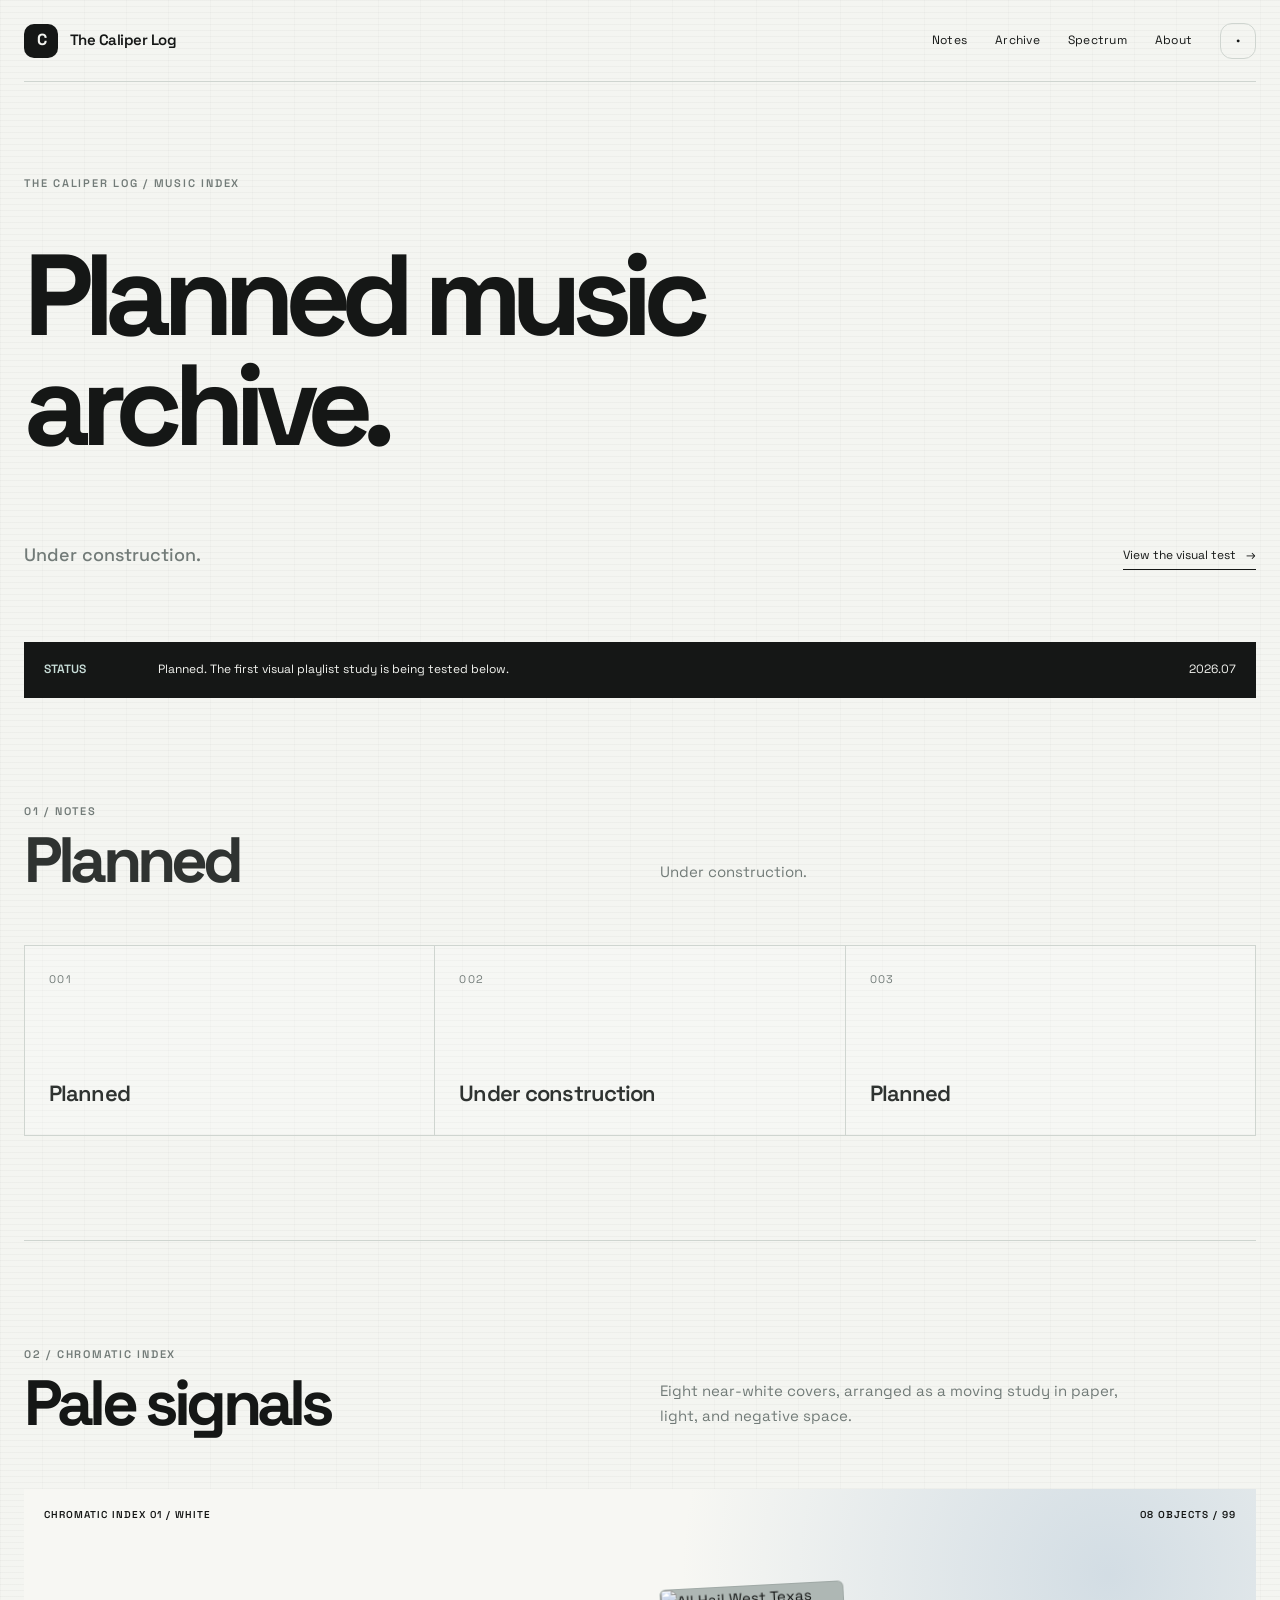
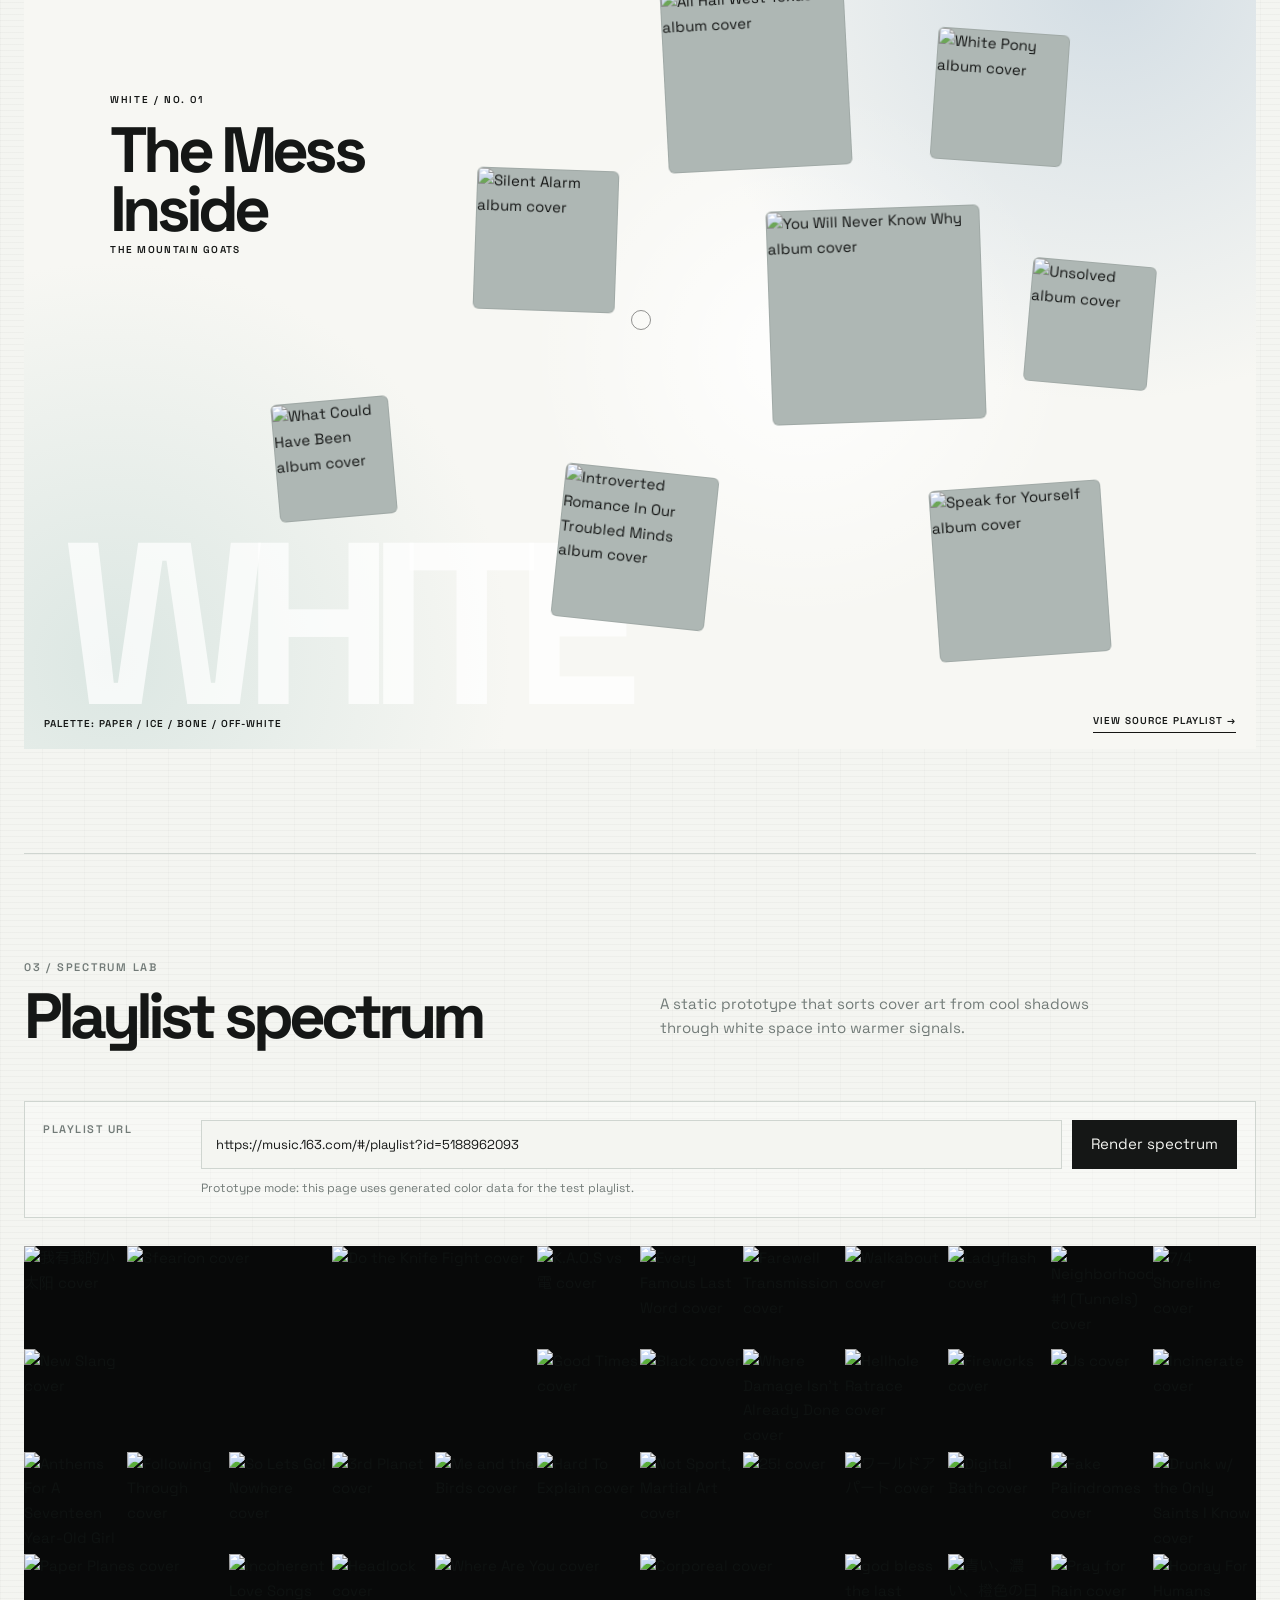
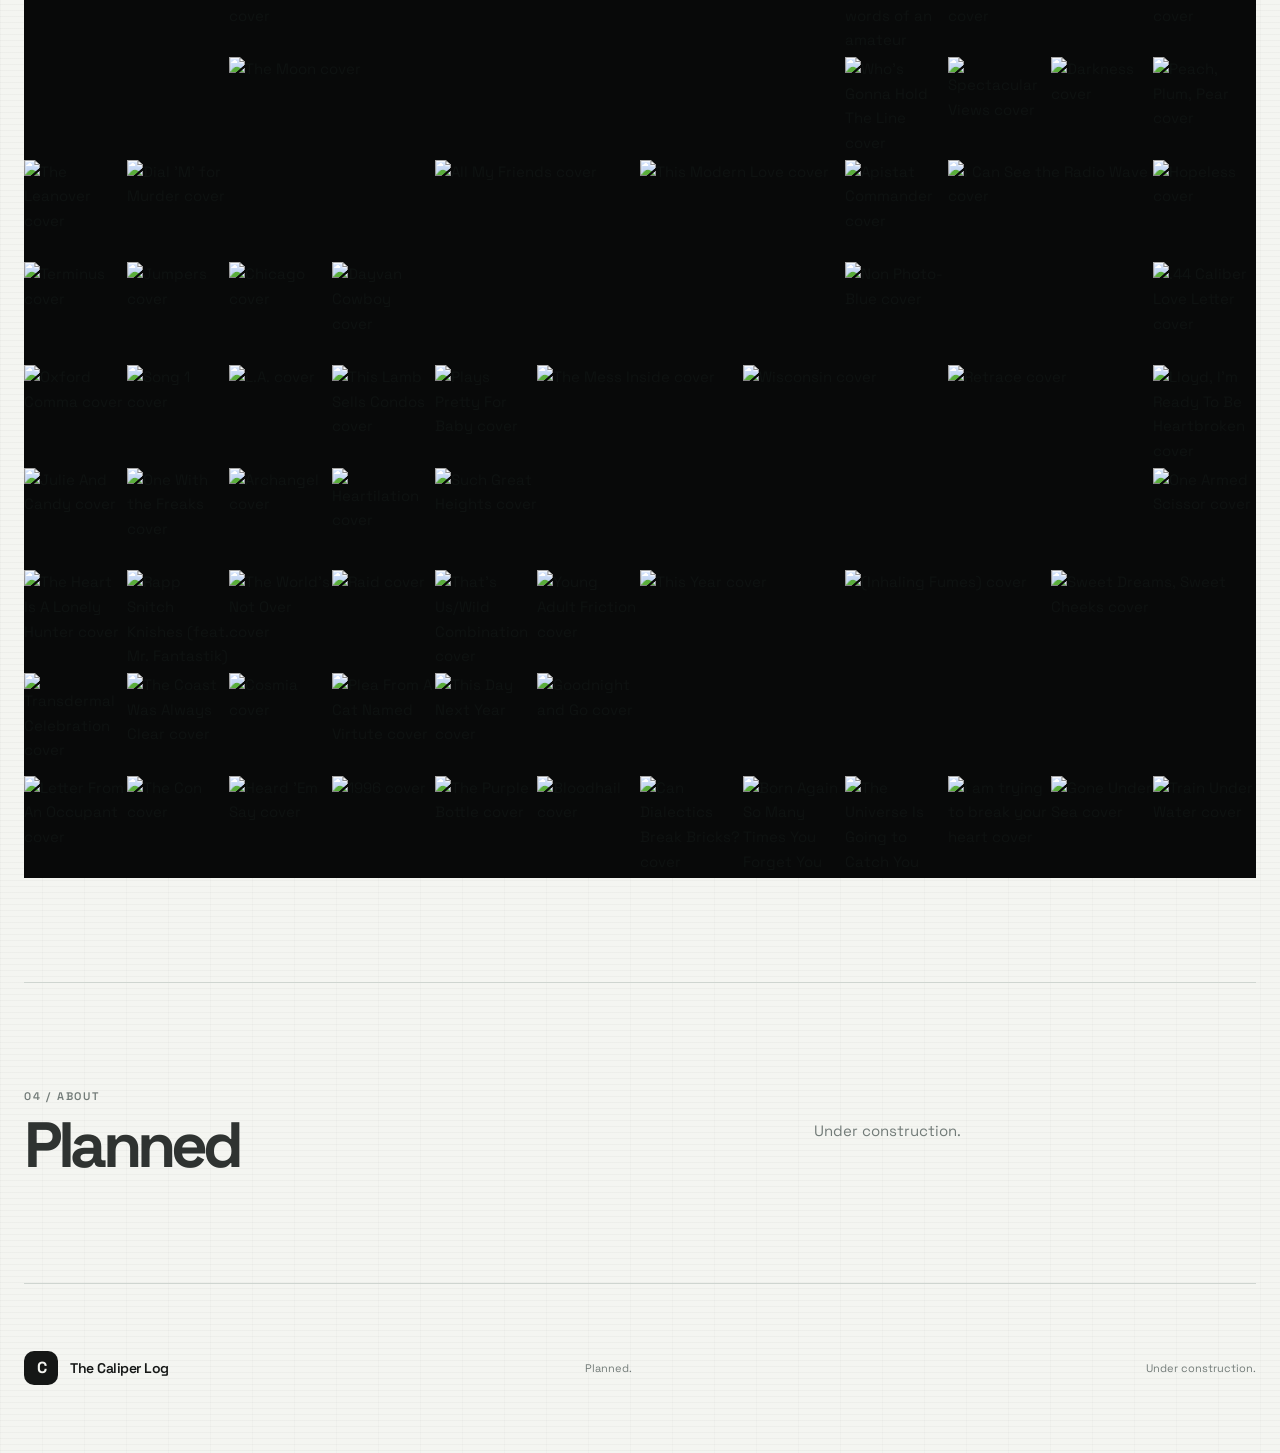
==== index.html @ 8c977d8e "Initial site" ====
<!doctype html>
<html lang="en">
<head>
  <meta charset="UTF-8">
  <meta name="viewport" content="width=device-width, initial-scale=1">
  <meta name="description" content="The Caliper Log - planned music archive and visual listening index.">
  <meta name="theme-color" content="#f4f5f1">
  <title>The Caliper Log</title>
  <link rel="stylesheet" href="style.css">
  <script src="script.js" defer></script>
</head>
<body>
  <header class="site-header">
    <a class="wordmark" href="./" aria-label="The Caliper Log home">
      <span class="wordmark-mark">C</span>
      <span>The Caliper Log</span>
    </a>
    <nav aria-label="Main navigation">
      <a href="#notes">Notes</a>
      <a href="#archive">Archive</a>
      <a href="#spectrum">Spectrum</a>
      <a href="#about">About</a>
      <button class="theme-toggle" type="button" aria-label="Toggle dark mode">
        <span aria-hidden="true">&bull;</span>
      </button>
    </nav>
  </header>

  <main>
    <section class="hero" aria-labelledby="hero-title">
      <p class="eyebrow">THE CALIPER LOG / MUSIC INDEX</p>
      <h1 id="hero-title">Planned music archive.</h1>
      <div class="hero-bottom">
        <p class="intro">Under construction.</p>
        <a class="text-link" href="#archive">View the visual test <span aria-hidden="true">&rarr;</span></a>
      </div>
    </section>

    <section class="ticker" aria-label="Current status">
      <span>STATUS</span>
      <p>Planned. The first visual playlist study is being tested below.</p>
      <time datetime="2026-07">2026.07</time>
    </section>

    <section class="section muted-section" id="notes" aria-labelledby="notes-title">
      <div class="section-heading">
        <div>
          <p class="eyebrow">01 / NOTES</p>
          <h2 id="notes-title">Planned</h2>
        </div>
        <p>Under construction.</p>
      </div>

      <div class="placeholder-grid">
        <article class="placeholder-card">
          <span>001</span>
          <p>Planned</p>
        </article>
        <article class="placeholder-card">
          <span>002</span>
          <p>Under construction</p>
        </article>
        <article class="placeholder-card">
          <span>003</span>
          <p>Planned</p>
        </article>
      </div>
    </section>

    <section class="section archive" id="archive" aria-labelledby="archive-title">
      <div class="section-heading">
        <div>
          <p class="eyebrow">02 / CHROMATIC INDEX</p>
          <h2 id="archive-title">Pale signals</h2>
        </div>
        <p>Eight near-white covers, arranged as a moving study in paper, light, and negative space.</p>
      </div>

      <div class="record-field" data-record-field>
        <div class="field-index" aria-hidden="true">
          <span>CHROMATIC INDEX 01 / WHITE</span>
          <span>08 OBJECTS / 99</span>
        </div>

        <div class="record-information" aria-live="polite">
          <span class="record-number">WHITE / NO. 01</span>
          <p class="record-title">The Mess Inside</p>
          <p class="record-artist">The Mountain Goats</p>
        </div>

        <div class="record-orbit">
          <a class="record-sleeve" href="https://music.163.com/#/song?id=4346620"
             target="_blank" rel="noreferrer" aria-label="The Mess Inside - The Mountain Goats"
             data-title="The Mess Inside" data-artist="The Mountain Goats" data-number="01"
             style="--x: 52%; --y: 7%; --size: 184px; --r: -3deg; --delay: -1.3s;">
            <span class="record-art">
              <img src="https://p1.music.126.net/DXpu138kXKBgho3dKVQDJA==/2548667953186082.jpg?param=640y640"
                   alt="All Hail West Texas album cover" loading="lazy">
            </span>
          </a>

          <a class="record-sleeve" href="https://music.163.com/#/song?id=2420765"
             target="_blank" rel="noreferrer" aria-label="Digital Bath - Deftones"
             data-title="Digital Bath" data-artist="Deftones" data-number="02"
             style="--x: 75%; --y: 13%; --size: 132px; --r: 4deg; --delay: -3.7s;">
            <span class="record-art">
              <img src="https://p1.music.126.net/805U5Ek4T5W9JzICT7Mtdg==/18276082277462361.jpg?param=640y640"
                   alt="White Pony album cover" loading="lazy">
            </span>
          </a>

          <a class="record-sleeve" href="https://music.163.com/#/song?id=16884107"
             target="_blank" rel="noreferrer" aria-label="This Modern Love - Bloc Party"
             data-title="This Modern Love" data-artist="Bloc Party" data-number="03"
             style="--x: 36%; --y: 31%; --size: 142px; --r: 2deg; --delay: -5.1s;">
            <span class="record-art">
              <img src="https://p1.music.126.net/I8Nw3SpV6VK99DPUPxyrTA==/109951163702049960.jpg?param=640y640"
                   alt="Silent Alarm album cover" loading="lazy">
            </span>
          </a>

          <a class="record-sleeve" href="https://music.163.com/#/song?id=19138440"
             target="_blank" rel="noreferrer" aria-label="Darkness - Sweet Trip"
             data-title="Darkness" data-artist="Sweet Trip" data-number="04"
             style="--x: 61%; --y: 36%; --size: 214px; --r: -2deg; --delay: -2.4s;">
            <span class="record-art">
              <img src="https://p1.music.126.net/ReD1kJfqP3nxhkgwb2YTjg==/109951164703361208.jpg?param=640y640"
                   alt="You Will Never Know Why album cover" loading="lazy">
            </span>
          </a>

          <a class="record-sleeve" href="https://music.163.com/#/song?id=2894456"
             target="_blank" rel="noreferrer" aria-label="This Day Next Year - Karate"
             data-title="This Day Next Year" data-artist="Karate" data-number="05"
             style="--x: 83%; --y: 43%; --size: 124px; --r: 5deg; --delay: -6.2s;">
            <span class="record-art">
              <img src="https://p1.music.126.net/4NwDfD7n5RKxdsEFkeI46g==/109951166072945264.jpg?param=640y640"
                   alt="Unsolved album cover" loading="lazy">
            </span>
          </a>

          <a class="record-sleeve" href="https://music.163.com/#/song?id=1475536119"
             target="_blank" rel="noreferrer" aria-label="Where Are You - I Am Disaster"
             data-title="Where Are You" data-artist="I Am Disaster" data-number="06"
             style="--x: 19%; --y: 61%; --size: 118px; --r: -5deg; --delay: -4.4s;">
            <span class="record-art">
              <img src="https://p1.music.126.net/vG-gAhuGry4Kz0L0XPS-bg==/109951165286966338.jpg?param=640y640"
                   alt="What Could Have Been album cover" loading="lazy">
            </span>
          </a>

          <a class="record-sleeve" href="https://music.163.com/#/song?id=862540449"
             target="_blank" rel="noreferrer" aria-label="Incoherent Love Songs - P.S. Eliot"
             data-title="Incoherent Love Songs" data-artist="P.S. Eliot" data-number="07"
             style="--x: 43%; --y: 70%; --size: 154px; --r: 6deg; --delay: -7.1s;">
            <span class="record-art">
              <img src="https://p2.music.126.net/7Ec0YqTBkd6J3Q8I5k46-g==/109951163373301275.jpg?param=640y640"
                   alt="Introverted Romance In Our Troubled Minds album cover" loading="lazy">
            </span>
          </a>

          <a class="record-sleeve" href="https://music.163.com/#/song?id=1817009969"
             target="_blank" rel="noreferrer" aria-label="Goodnight and Go - Imogen Heap"
             data-title="Goodnight and Go" data-artist="Imogen Heap" data-number="08"
             style="--x: 75%; --y: 72%; --size: 172px; --r: -4deg; --delay: -3.1s;">
            <span class="record-art">
              <img src="https://p2.music.126.net/6lZCtd6_bIHM6bVhiA6qHQ==/109951170269340352.jpg?param=640y640"
                   alt="Speak for Yourself album cover" loading="lazy">
            </span>
          </a>
        </div>

        <div class="field-footer">
          <p>PALETTE: PAPER / ICE / BONE / OFF-WHITE</p>
          <a href="https://music.163.com/#/playlist?id=5188962093"
             target="_blank" rel="noreferrer">VIEW SOURCE PLAYLIST &rarr;</a>
        </div>
      </div>
    </section>

    <section class="section spectrum-lab" id="spectrum" aria-labelledby="spectrum-title">
      <div class="section-heading">
        <div>
          <p class="eyebrow">03 / SPECTRUM LAB</p>
          <h2 id="spectrum-title">Playlist spectrum</h2>
        </div>
        <p>A static prototype that sorts cover art from cool shadows through white space into warmer signals.</p>
      </div>

      <form class="spectrum-console" data-spectrum-form>
        <label for="playlist-url">Playlist URL</label>
        <div>
          <input id="playlist-url" name="playlist-url" type="url"
                 value="https://music.163.com/#/playlist?id=5188962093"
                 aria-describedby="spectrum-note">
          <button type="submit">Render spectrum</button>
        </div>
        <p id="spectrum-note">Prototype mode: this page uses generated color data for the test playlist.</p>
      </form>

      <div class="spectrum-stage" data-spectrum-stage aria-live="polite">
        <div class="spectrum-axis" aria-hidden="true">
          <span>COOL</span>
          <span>WHITE / NEUTRAL</span>
          <span>WARM</span>
        </div>
        <div class="spectrum-summary" data-spectrum-summary>
          <span>WAITING FOR DATA</span>
          <p>Submit the playlist link to load the color field.</p>
        </div>
        <div class="spectrum-ribbon" data-spectrum-ribbon></div>
      </div>
    </section>

    <section class="section about muted-section" id="about" aria-labelledby="about-title">
      <p class="eyebrow">04 / ABOUT</p>
      <div class="about-grid">
        <h2 id="about-title">Planned</h2>
        <div>
          <p>Under construction.</p>
        </div>
      </div>
    </section>
  </main>

  <footer>
    <a class="wordmark footer-mark" href="./">
      <span class="wordmark-mark">C</span>
      <span>The Caliper Log</span>
    </a>
    <p>Planned.</p>
    <p>Under construction.</p>
  </footer>
</body>
</html>
---- style.css ----
@import url("https://fonts.googleapis.com/css2?family=IBM+Plex+Sans+JP:wght@300;400;500;600&family=Space+Grotesk:wght@400;500;600;700&display=swap");

:root {
  --paper: #f4f5f1;
  --ink: #151716;
  --muted: #727b78;
  --line: #cfd5d0;
  --accent: #6f98a8;
  --accent-soft: #c8ddd8;
  --panel: #e9ece6;
  --max-width: 1240px;
}

:root[data-theme="dark"] {
  --paper: #141817;
  --ink: #eef2ee;
  --muted: #98a19d;
  --line: #38413e;
  --accent: #9fc9d3;
  --accent-soft: #2d4748;
  --panel: #1d2422;
}

* {
  box-sizing: border-box;
}

html {
  scroll-behavior: smooth;
}

body {
  margin: 0;
  color: var(--ink);
  background:
    linear-gradient(rgba(21, 23, 22, .028) 1px, transparent 1px),
    linear-gradient(90deg, rgba(21, 23, 22, .018) 1px, transparent 1px),
    var(--paper);
  background-size: 100% 6px, 42px 100%;
  font-family: "Space Grotesk", "IBM Plex Sans JP", system-ui, sans-serif;
  font-size: 15px;
  line-height: 1.65;
  transition: color .25s ease, background-color .25s ease;
}

a {
  color: inherit;
  text-decoration: none;
}

button {
  color: inherit;
  font: inherit;
}

.site-header,
main,
footer {
  width: min(calc(100% - 48px), var(--max-width));
  margin-inline: auto;
}

.site-header {
  min-height: 82px;
  display: flex;
  align-items: center;
  justify-content: space-between;
  border-bottom: 1px solid var(--line);
}

.wordmark {
  display: inline-flex;
  align-items: center;
  gap: 12px;
  font-weight: 600;
  letter-spacing: -.035em;
}

.wordmark-mark {
  width: 34px;
  height: 34px;
  display: grid;
  place-items: center;
  color: var(--paper);
  background: var(--ink);
  border-radius: 10px;
  font-size: 16px;
  font-weight: 700;
  letter-spacing: -.08em;
}

nav {
  display: flex;
  align-items: center;
  gap: 28px;
  font-size: 12px;
  letter-spacing: .02em;
}

nav a {
  position: relative;
}

nav a::after {
  content: "";
  position: absolute;
  right: 0;
  bottom: -5px;
  left: 0;
  height: 1px;
  background: var(--accent);
  transform: scaleX(0);
  transform-origin: right;
  transition: transform .2s ease;
}

nav a:hover::after,
nav a:focus-visible::after {
  transform: scaleX(1);
  transform-origin: left;
}

.theme-toggle {
  width: 36px;
  height: 36px;
  padding: 0;
  border: 1px solid var(--line);
  border-radius: 12px;
  background: transparent;
  cursor: pointer;
}

.theme-toggle:hover {
  color: var(--paper);
  background: var(--ink);
}

.hero {
  min-height: 560px;
  padding: 92px 0 72px;
  display: flex;
  flex-direction: column;
  justify-content: space-between;
}

.eyebrow,
.status {
  margin: 0;
  color: var(--muted);
  font-size: 11px;
  font-weight: 600;
  letter-spacing: .16em;
}

.hero h1 {
  max-width: 920px;
  margin: 30px 0 60px;
  font-size: clamp(54px, 9vw, 118px);
  font-weight: 700;
  letter-spacing: -.085em;
  line-height: .96;
}

.hero-bottom {
  display: flex;
  align-items: end;
  justify-content: space-between;
  gap: 40px;
}

.intro {
  max-width: 570px;
  margin: 0;
  color: var(--muted);
  font-size: 18px;
  font-weight: 500;
}

.text-link {
  display: inline-flex;
  gap: 10px;
  align-items: center;
  padding-bottom: 3px;
  border-bottom: 1px solid var(--ink);
  font-size: 12px;
  white-space: nowrap;
}

.text-link:hover {
  color: var(--accent);
  border-color: var(--accent);
}

.ticker {
  display: grid;
  grid-template-columns: 90px 1fr auto;
  gap: 24px;
  align-items: center;
  padding: 18px 20px;
  color: var(--paper);
  background: var(--ink);
  font-size: 12px;
}

.ticker span {
  color: var(--accent-soft);
  font-weight: 600;
}

.ticker p {
  margin: 0;
}

.section {
  padding: 104px 0;
  border-bottom: 1px solid var(--line);
}

.section-heading {
  margin-bottom: 52px;
  display: grid;
  grid-template-columns: 1fr 1fr;
  align-items: end;
  gap: 40px;
}

.section-heading h2,
.about h2 {
  margin: 8px 0 0;
  font-size: clamp(36px, 5vw, 66px);
  font-weight: 700;
  letter-spacing: -.075em;
  line-height: 1.02;
}

.section-heading > p {
  max-width: 460px;
  margin: 0 0 8px;
  color: var(--muted);
}

.muted-section {
  color: color-mix(in srgb, var(--ink) 72%, var(--muted));
}

.placeholder-grid {
  display: grid;
  grid-template-columns: repeat(3, 1fr);
  border-top: 1px solid var(--line);
  border-left: 1px solid var(--line);
}

.placeholder-card {
  min-height: 190px;
  margin: 0;
  padding: 24px;
  display: flex;
  flex-direction: column;
  justify-content: space-between;
  border-right: 1px solid var(--line);
  border-bottom: 1px solid var(--line);
  background: rgba(255, 255, 255, .18);
}

.placeholder-card span {
  color: var(--muted);
  font-size: 11px;
  letter-spacing: .12em;
}

.placeholder-card p {
  margin: 0;
  font-size: 22px;
  font-weight: 600;
  letter-spacing: -.04em;
}

.record-field {
  --field-accent: #f7f7f3;
  min-height: 860px;
  position: relative;
  overflow: hidden;
  color: #151716;
  background:
    radial-gradient(circle at 7% 90%, rgba(205, 222, 218, .65), transparent 29%),
    radial-gradient(circle at 88% 10%, rgba(184, 202, 217, .58), transparent 32%),
    radial-gradient(circle at 63% 54%, rgba(255, 255, 255, .9), transparent 30%),
    linear-gradient(90deg, transparent calc(50% - .5px), rgba(0, 0, 0, .10) 50%, transparent calc(50% + .5px)),
    linear-gradient(transparent calc(50% - .5px), rgba(0, 0, 0, .10) 50%, transparent calc(50% + .5px)),
    var(--field-accent);
  cursor: crosshair;
  isolation: isolate;
}

.record-field::before,
.record-field::after {
  content: "";
  position: absolute;
  z-index: 0;
  pointer-events: none;
}

.record-field::before {
  content: "WHITE";
  left: 3%;
  bottom: 5%;
  color: rgba(255, 255, 255, .72);
  font-size: clamp(90px, 18vw, 240px);
  font-weight: 700;
  letter-spacing: -.11em;
  line-height: .7;
}

.record-field::after {
  width: 18px;
  height: 18px;
  left: calc(50% - 9px);
  top: calc(50% - 9px);
  border: 1px solid rgba(0, 0, 0, .42);
  border-radius: 50%;
}

.field-index,
.field-footer {
  position: absolute;
  right: 20px;
  left: 20px;
  z-index: 20;
  display: flex;
  justify-content: space-between;
  font-size: 10px;
  font-weight: 600;
  letter-spacing: .1em;
}

.field-index {
  top: 18px;
}

.field-footer {
  bottom: 16px;
  align-items: end;
}

.field-footer p {
  margin: 0;
}

.field-footer a {
  padding-bottom: 2px;
  border-bottom: 1px solid #151513;
}

.record-information {
  width: 330px;
  position: absolute;
  z-index: 30;
  top: 23%;
  left: 7%;
  pointer-events: none;
  transform: none;
  text-align: left;
}

.record-number {
  font-size: 10px;
  font-weight: 600;
  letter-spacing: .16em;
}

.record-title {
  margin: 10px 0 3px;
  font-size: clamp(34px, 5vw, 64px);
  font-weight: 700;
  letter-spacing: -.075em;
  line-height: .92;
}

.record-artist {
  margin: 0;
  font-size: 10px;
  font-weight: 600;
  letter-spacing: .13em;
  text-transform: uppercase;
}

.record-orbit {
  position: absolute;
  inset: 42px 28px 48px;
  z-index: 10;
}

.record-sleeve {
  --mx: 0px;
  --my: 0px;
  --scale: 1;
  width: var(--size);
  height: var(--size);
  position: absolute;
  left: var(--x);
  top: var(--y);
  z-index: 2;
  display: block;
  transform: translate3d(var(--mx), var(--my), 0) rotate(var(--r)) scale(var(--scale));
  transition: transform 180ms cubic-bezier(.2, .8, .2, 1), filter 180ms ease;
  will-change: transform;
}

.record-sleeve:hover,
.record-sleeve:focus-visible {
  z-index: 40;
  filter: drop-shadow(12px 16px 0 rgba(59, 79, 84, .14));
  outline: 0;
}

.record-art {
  width: 100%;
  height: 100%;
  display: block;
  overflow: hidden;
  border: 1px solid rgba(0, 0, 0, .08);
  border-radius: 6px;
  background: #aeb7b4;
  animation: record-float 7s ease-in-out var(--delay) infinite alternate;
}

.record-art img {
  width: 100%;
  height: 100%;
  display: block;
  object-fit: cover;
  filter: saturate(.66) contrast(1.02);
  transition: filter 240ms ease;
}

.record-sleeve:hover img,
.record-sleeve:focus-visible img {
  filter: saturate(.94) contrast(1.03);
}

@keyframes record-float {
  0% { transform: translate3d(-3px, -7px, 0); }
  50% { transform: translate3d(5px, 2px, 0); }
  100% { transform: translate3d(-1px, 8px, 0); }
}

.about {
  border-bottom: 0;
}

.spectrum-lab {
  --spectrum-ink: #101413;
}

.spectrum-console {
  margin-bottom: 28px;
  padding: 18px;
  display: grid;
  grid-template-columns: 140px 1fr;
  gap: 18px;
  align-items: start;
  border: 1px solid var(--line);
  background: rgba(255, 255, 255, .24);
}

.spectrum-console label {
  color: var(--muted);
  font-size: 11px;
  font-weight: 600;
  letter-spacing: .14em;
  text-transform: uppercase;
}

.spectrum-console div {
  display: flex;
  gap: 10px;
}

.spectrum-console input {
  min-width: 0;
  flex: 1;
  padding: 13px 14px;
  color: var(--ink);
  border: 1px solid var(--line);
  border-radius: 0;
  background: var(--paper);
  font: inherit;
  font-size: 13px;
}

.spectrum-console button {
  padding: 0 18px;
  color: var(--paper);
  border: 1px solid var(--ink);
  background: var(--ink);
  cursor: pointer;
}

.spectrum-console button:hover {
  color: var(--ink);
  background: var(--accent-soft);
}

.spectrum-console p {
  grid-column: 2;
  margin: -8px 0 0;
  color: var(--muted);
  font-size: 12px;
}

.spectrum-stage {
  aspect-ratio: 1;
  position: relative;
  overflow: hidden;
  color: var(--spectrum-ink);
  background: #080909;
  isolation: isolate;
}

.spectrum-stage::before {
  display: none;
}

.spectrum-axis {
  display: none;
}

.spectrum-summary {
  display: none;
}

.spectrum-summary span {
  font-size: 10px;
  font-weight: 700;
  letter-spacing: .14em;
}

.spectrum-summary p {
  margin: 4px 0 0;
  font-size: 12px;
  font-weight: 500;
  letter-spacing: 0;
  line-height: 1.4;
}

.spectrum-ribbon {
  position: absolute;
  inset: 0;
  z-index: 3;
  display: grid;
  grid-template-columns: repeat(var(--grid-size, 12), 1fr);
  grid-template-rows: repeat(var(--grid-size, 12), 1fr);
  gap: 0;
}

.spectrum-tile {
  display: block;
  min-width: 0;
  min-height: 0;
  margin: 0;
  padding: 0;
  overflow: hidden;
  background: #080909;
}

.spectrum-tile img {
  width: 100%;
  height: 100%;
  display: block;
  object-fit: cover;
  border-radius: 0;
  filter: saturate(.96) contrast(1.02);
}

.about-grid {
  display: grid;
  grid-template-columns: 1.2fr .8fr;
  gap: clamp(50px, 10vw, 150px);
  align-items: start;
}

.about-grid > div {
  padding-top: 14px;
}

.about-grid > div p {
  margin: 0 0 22px;
  color: var(--muted);
}

footer {
  min-height: 170px;
  display: grid;
  grid-template-columns: 1fr 1fr auto;
  gap: 30px;
  align-items: center;
  border-top: 1px solid var(--line);
  color: var(--muted);
  font-size: 11px;
}

.footer-mark {
  color: var(--ink);
  font-size: 14px;
}

@media (max-width: 760px) {
  .site-header,
  main,
  footer {
    width: min(calc(100% - 28px), var(--max-width));
  }

  .site-header {
    min-height: 72px;
  }

  nav {
    gap: 14px;
  }

  nav a {
    display: none;
  }

  .hero {
    min-height: 520px;
    padding: 70px 0 50px;
  }

  .hero h1 {
    font-size: clamp(50px, 17vw, 80px);
  }

  .hero-bottom {
    align-items: start;
    flex-direction: column;
  }

  .intro {
    font-size: 17px;
  }

  .ticker {
    grid-template-columns: auto 1fr;
  }

  .ticker time {
    display: none;
  }

  .section {
    padding: 78px 0;
  }

  .section-heading,
  .about-grid,
  .placeholder-grid,
  .spectrum-console {
    grid-template-columns: 1fr;
  }

  .spectrum-console p {
    grid-column: 1;
  }

  .spectrum-console div {
    flex-direction: column;
  }

  .spectrum-console button {
    min-height: 44px;
  }

  .spectrum-stage {
    aspect-ratio: 1;
  }

  .spectrum-summary {
    position: static;
  }

  .spectrum-ribbon {
    position: absolute;
    inset: 0;
  }

  .spectrum-tile {
    width: auto;
  }

  .record-field {
    min-height: 590px;
  }

  .record-orbit {
    inset: 48px 14px 54px;
    overflow-x: auto;
    display: flex;
    align-items: center;
    gap: 18px;
    scrollbar-width: none;
  }

  .record-orbit::-webkit-scrollbar {
    display: none;
  }

  .record-sleeve {
    width: min(62vw, 260px);
    height: min(62vw, 260px);
    position: relative;
    left: auto;
    top: auto;
    flex: 0 0 auto;
    transform: rotate(var(--r));
  }

  .record-information {
    display: none;
  }

  .field-index {
    right: 14px;
    left: 14px;
  }

  .field-footer {
    right: 14px;
    left: 14px;
    font-size: 9px;
  }

  footer {
    padding: 45px 0;
    grid-template-columns: 1fr;
    gap: 10px;
  }
}

@media (prefers-reduced-motion: reduce) {
  html {
    scroll-behavior: auto;
  }

  * {
    transition: none !important;
  }
}
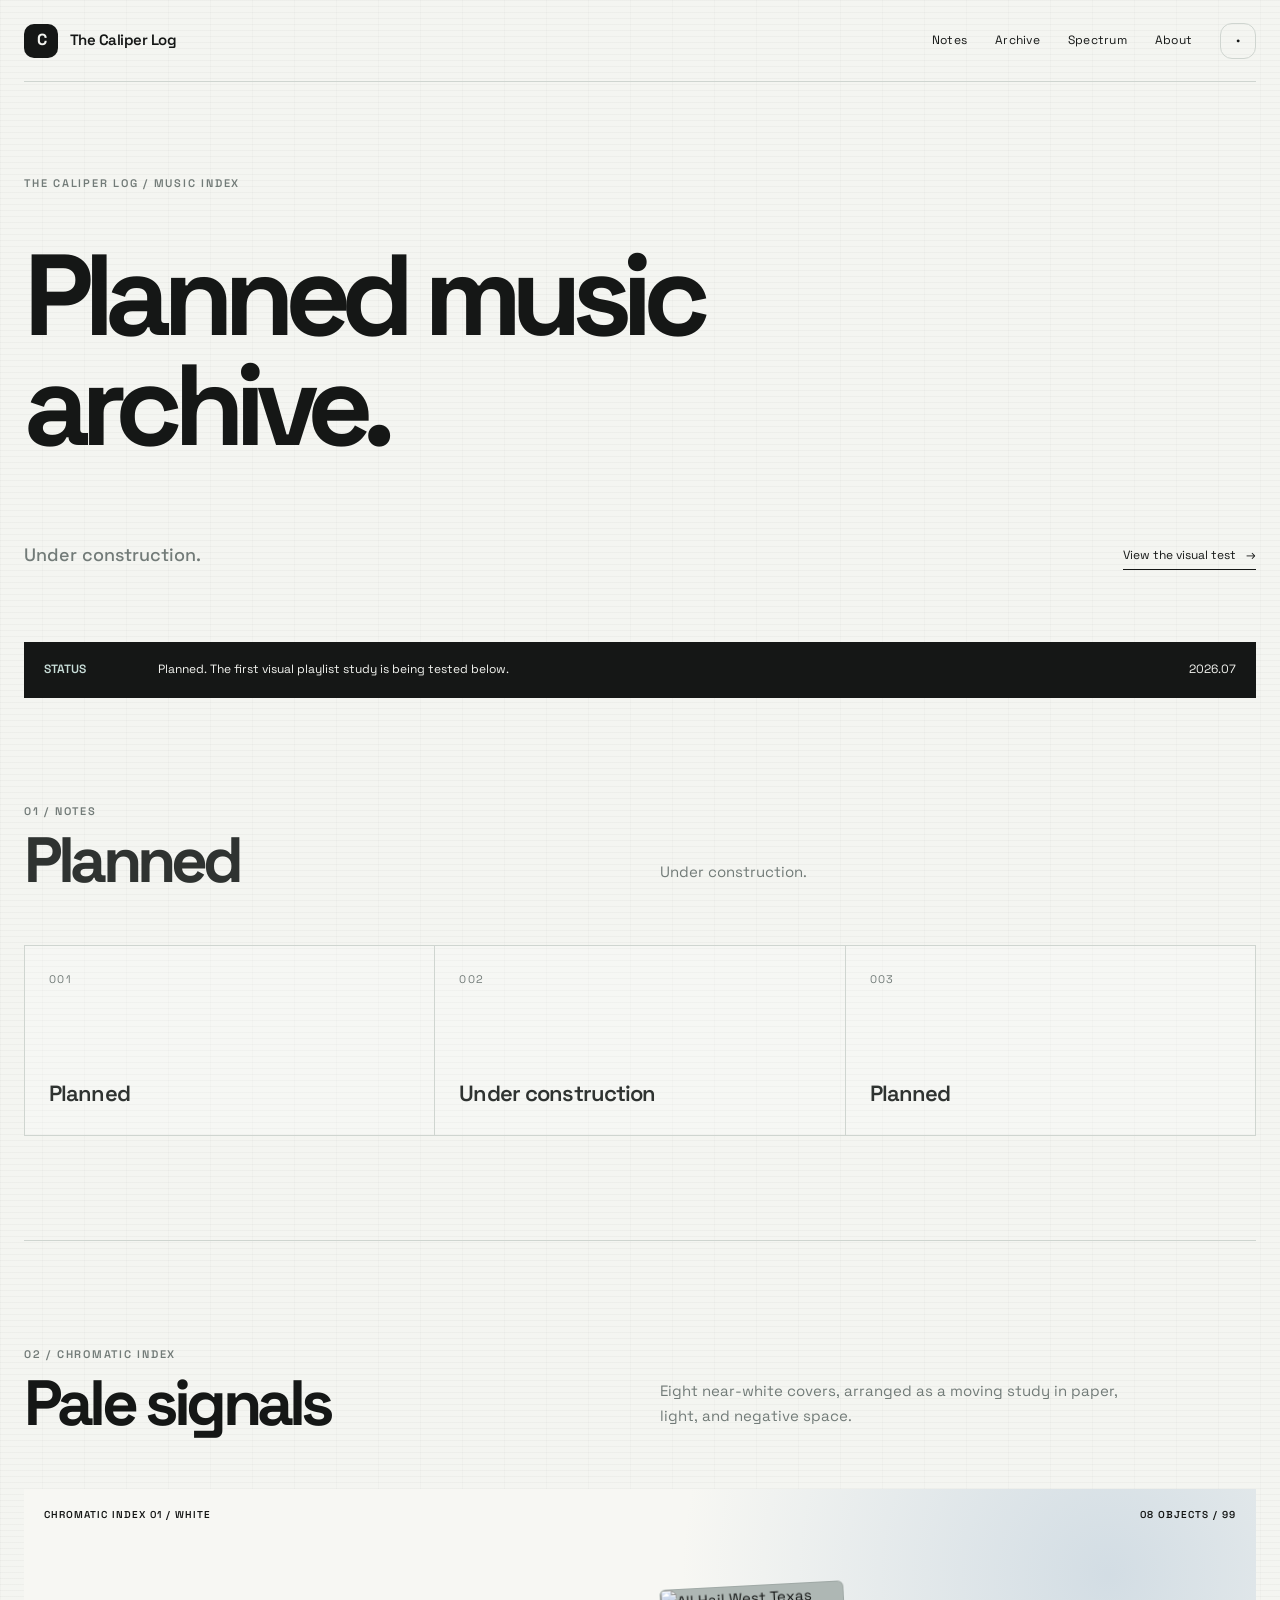
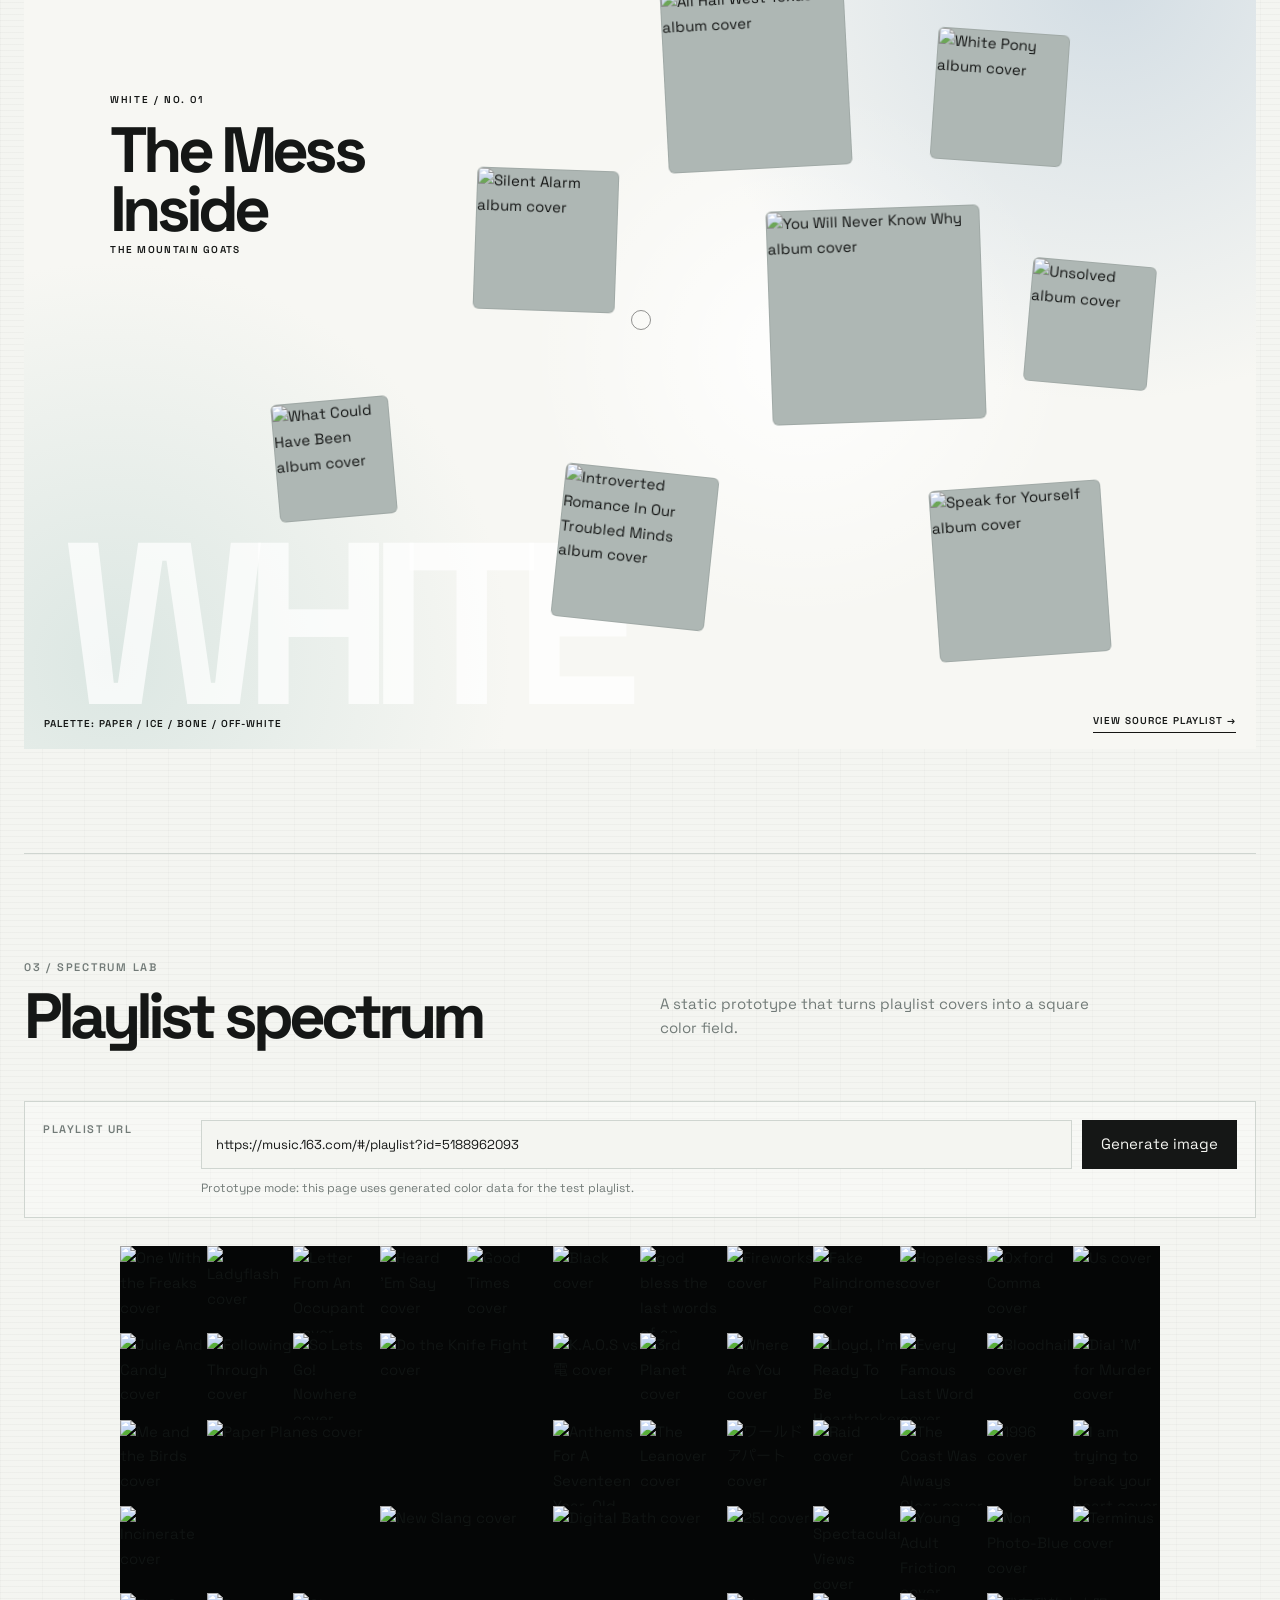
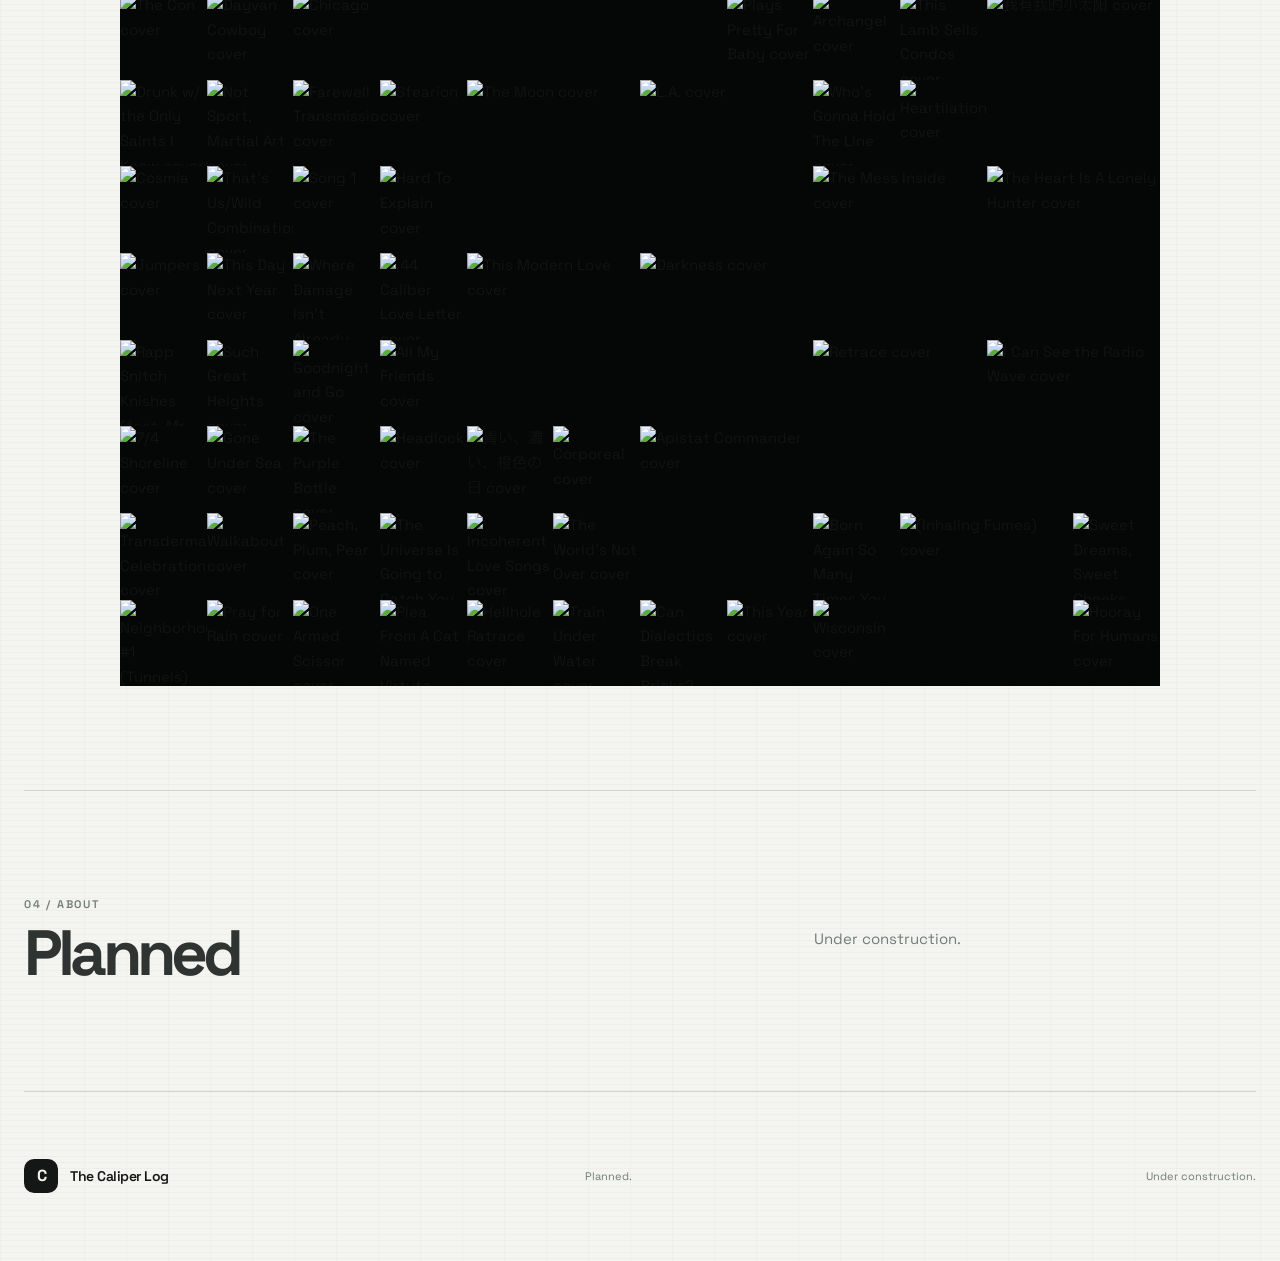
==== commit c230cac1: "Refine playlist collage layout" ====
--- a/index.html
+++ b/index.html
@@ -184,7 +184,7 @@
           <p class="eyebrow">03 / SPECTRUM LAB</p>
           <h2 id="spectrum-title">Playlist spectrum</h2>
         </div>
-        <p>A static prototype that sorts cover art from cool shadows through white space into warmer signals.</p>
+        <p>A static prototype that turns playlist covers into a square color field.</p>
       </div>
 
       <form class="spectrum-console" data-spectrum-form>
@@ -193,7 +193,7 @@
           <input id="playlist-url" name="playlist-url" type="url"
                  value="https://music.163.com/#/playlist?id=5188962093"
                  aria-describedby="spectrum-note">
-          <button type="submit">Render spectrum</button>
+          <button type="submit">Generate image</button>
         </div>
         <p id="spectrum-note">Prototype mode: this page uses generated color data for the test playlist.</p>
       </form>
--- a/style.css
+++ b/style.css
@@ -510,10 +510,12 @@
 
 .spectrum-stage {
   aspect-ratio: 1;
+  width: min(100%, 1040px);
+  margin-inline: auto;
   position: relative;
   overflow: hidden;
   color: var(--spectrum-ink);
-  background: #080909;
+  background: #050606;
   isolation: isolate;
 }
 
@@ -560,7 +562,7 @@
   margin: 0;
   padding: 0;
   overflow: hidden;
-  background: #080909;
+  background: transparent;
 }
 
 .spectrum-tile img {
@@ -569,7 +571,7 @@
   display: block;
   object-fit: cover;
   border-radius: 0;
-  filter: saturate(.96) contrast(1.02);
+  filter: none;
 }
 
 .about-grid {
